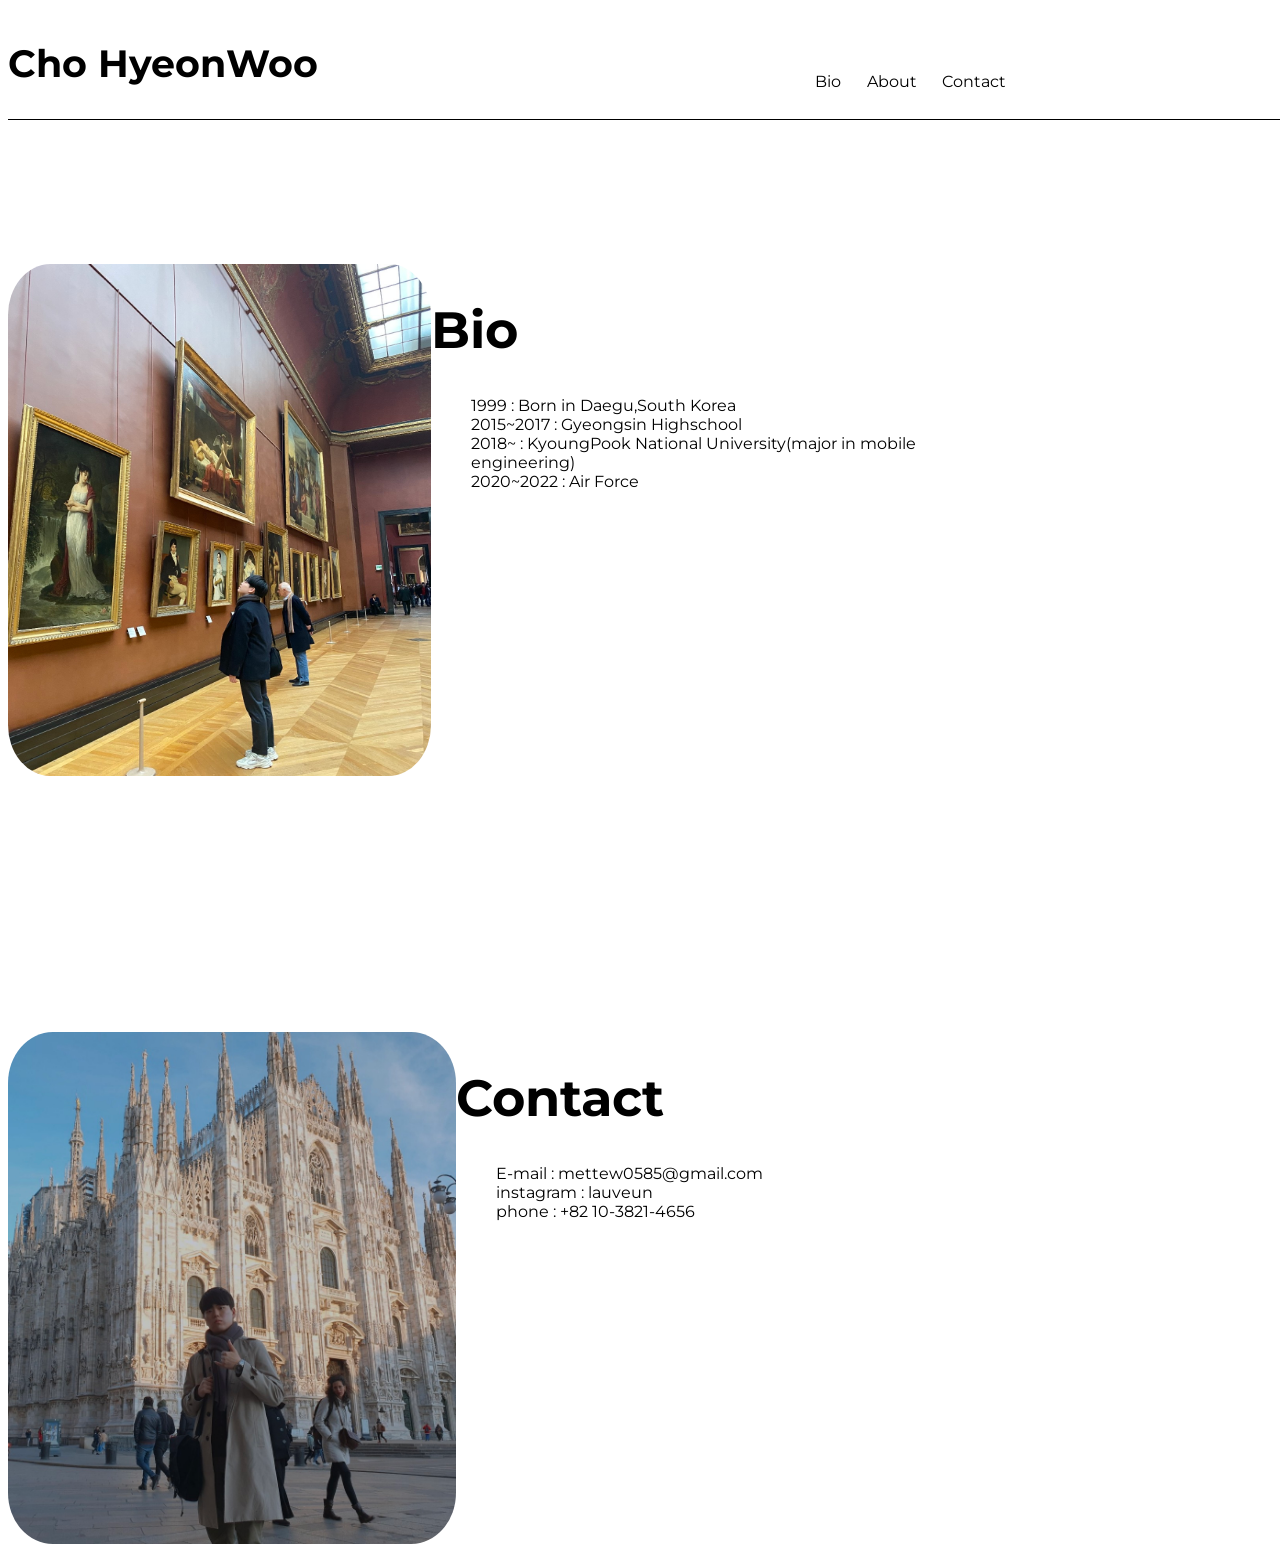
==== index.html @ 4bfcc24b "sdf" ====
<!DOCTYPE html>
<html lang="en">
  <head>
    <meta charset="UTF-8" />
    <meta http-equiv="X-UA-Compatible" content="IE=edge" />
    <meta name="viewport" content="width=device-width, initial-scale=1.0" />
    <link rel="stylesheet" href="css/home.css" />
    <title>cHoHyEonWoO</title>
  </head>
  <body>
    <div class="menu-container">
      <nav class="upper-menu">
        <h1 class="upper-menu__name">Cho HyeonWoo</h1>
        <ul class="upper-menu__thing">
          <li><a>Bio</a></li>
          <li><a>About</a></li>
          <li><a>Contact</a></li>
        </ul>
      </nav>
    </div>

    <div class="introduction">
      <img class="photo__cho" src="css/1.jpg" />
      <div class="bio">
        <h1 class="bio__title">Bio</h1>
        <ul>
          <li>1999 : Born in Daegu,South Korea</li>
          <li>2015~2017 : Gyeongsin Highschool</li>
          <li>
            2018~ : KyoungPook National University(major in mobile engineering)
          </li>
          <li>2020~2022 : Air Force</li>
        </ul>
      </div>
    </div>
    <div class="contact">
      <img src="css/4.jpg" />
      <div class="bio">
        <h1 class="bio__title">Contact</h1>
        <ul>
          <li>E-mail : mettew0585@gmail.com</li>
          <li>instagram : lauveun</li>
          <li>phone : +82 10-3821-4656</li>
        </ul>
      </div>
    </div>
    <script src="js/jjs.js"></script>
  </body>
</html>
---- css/home.css ----
@import url("https://fonts.googleapis.com/css2?family=Montserrat&display=swap");

body {
  font-family: "Montserrat", sans-serif;
  padding: 0;
}

.menu-container {
  margin-top: 0;
  background-color: white;
  position: fixed;
  width: 100%;
}
.upper-menu {
  margin: 0;
  padding: 0;
  display: flex;
  justify-content: space-between;
  border-bottom-style: solid;
  border-bottom-width: 0.1vw;
}

.upper-menu__name {
  font-size: 3vw;
  color: black;
}
.upper-menu__thing {
  margin-right: 20vw;
  margin-top: 5vw;
  display: flex;
}
li {
  list-style: none;
  margin-bottom: 0;
  margin-right: 2vw;
}

.introduction {
  display: flex;
  justify-content: space-between;
}
.bio {
  margin-right: 20vw;
  margin-top: 20vw;
}
.bio__title {
  font-size: 4vw;
}
img {
  margin-top: 20vw;
  border-radius: 10%;
  width: 35vw;
  height: 40vw;
}
.contact {
  display: flex;
}
.contacts {
  margin-top: 20vw;
}
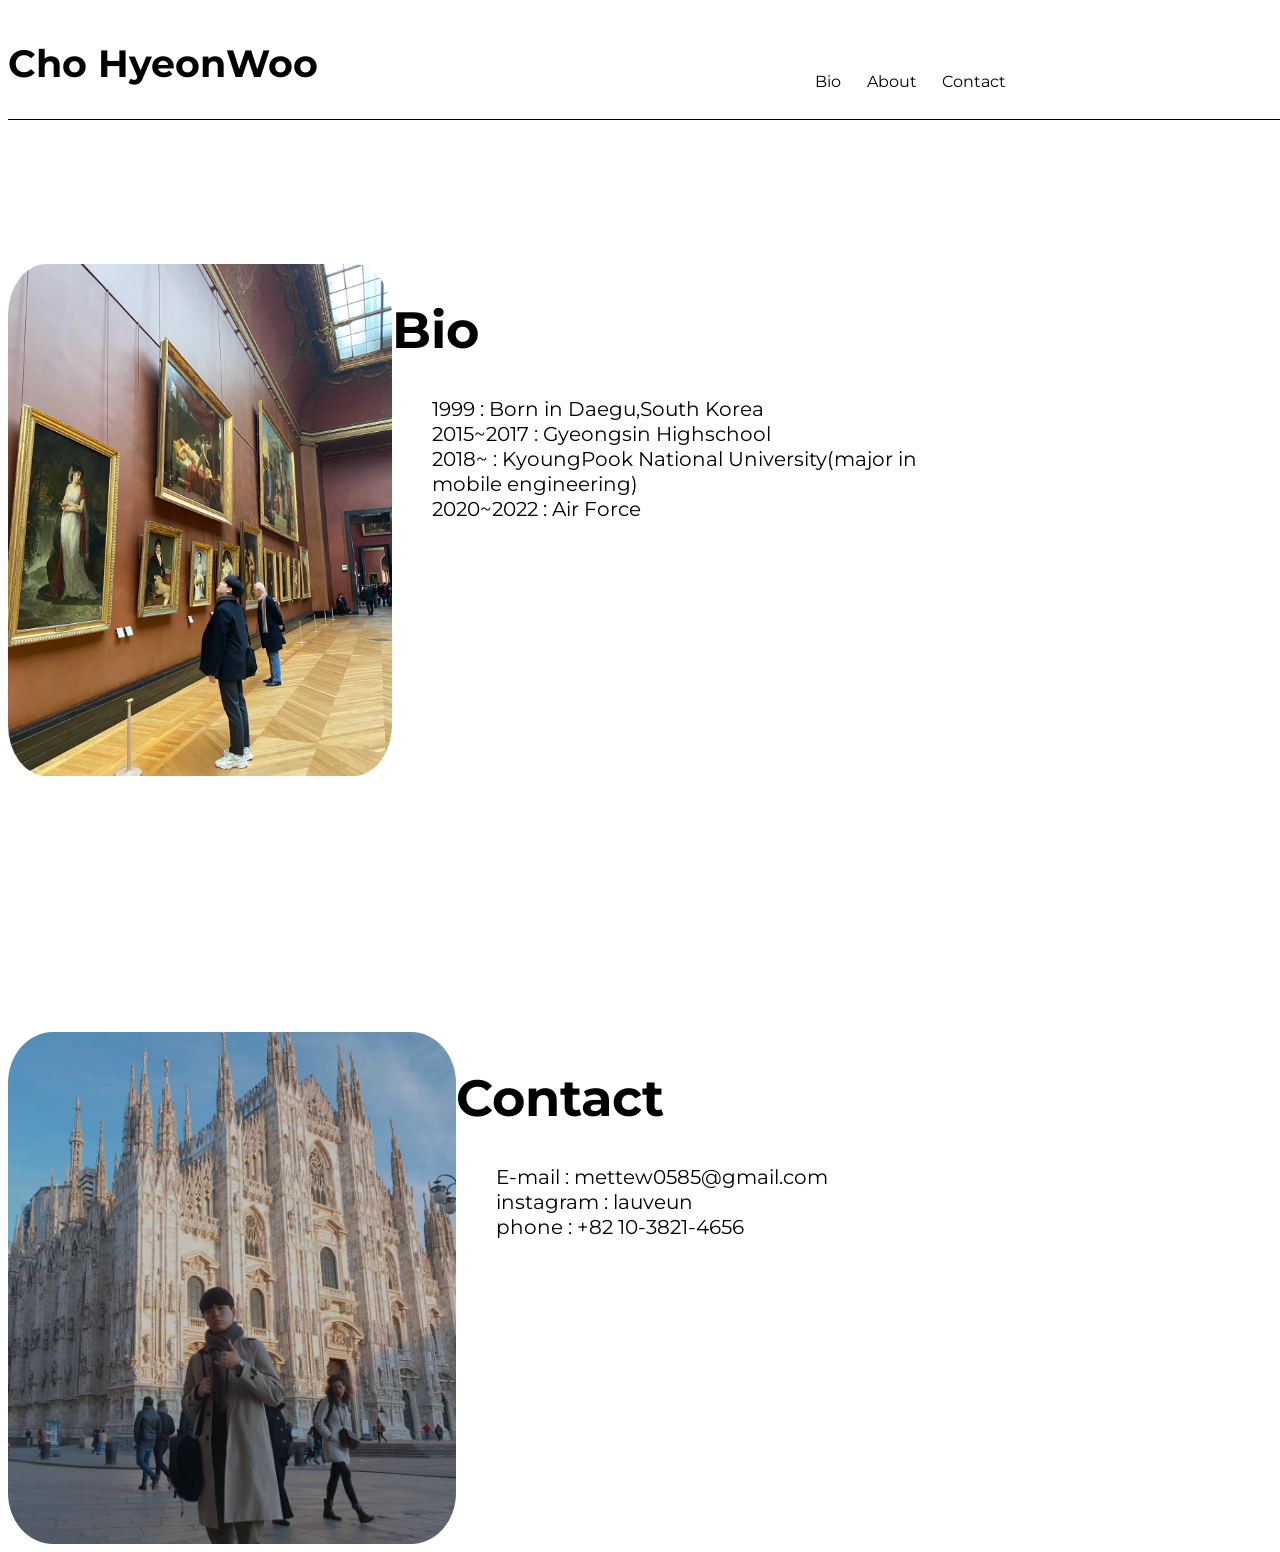
==== commit 3c22f895: "dd" ====
--- a/index.html
+++ b/index.html
@@ -23,7 +23,7 @@
       <img class="photo__cho" src="css/1.jpg" />
       <div class="bio">
         <h1 class="bio__title">Bio</h1>
-        <ul>
+        <ul class="bio__text">
           <li>1999 : Born in Daegu,South Korea</li>
           <li>2015~2017 : Gyeongsin Highschool</li>
           <li>
@@ -37,7 +37,7 @@
       <img src="css/4.jpg" />
       <div class="bio">
         <h1 class="bio__title">Contact</h1>
-        <ul>
+        <ul class="bio__text">
           <li>E-mail : mettew0585@gmail.com</li>
           <li>instagram : lauveun</li>
           <li>phone : +82 10-3821-4656</li>
--- a/css/home.css
+++ b/css/home.css
@@ -43,6 +43,9 @@
   margin-right: 20vw;
   margin-top: 20vw;
 }
+.bio__text {
+  font-size: 1.6vw;
+}
 .bio__title {
   font-size: 4vw;
 }
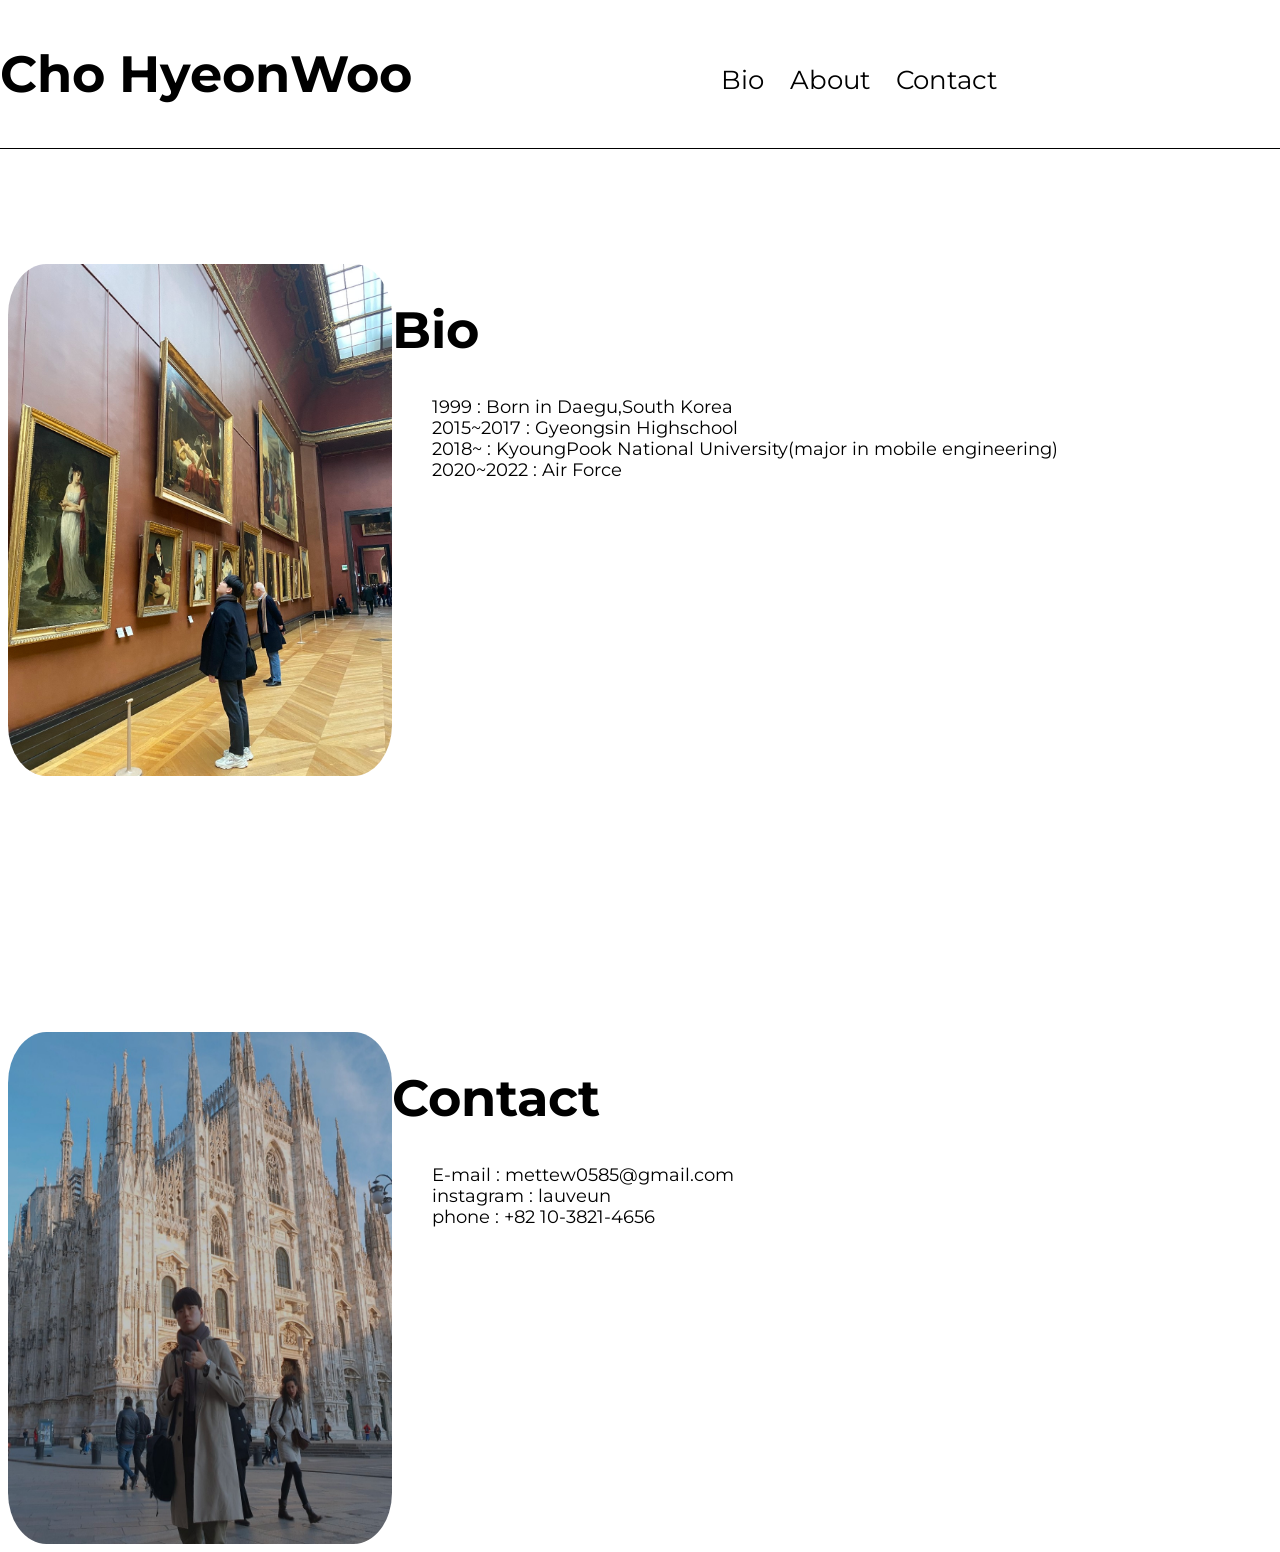
==== commit 9086e375: "sdf" ====
--- a/index.html
+++ b/index.html
@@ -34,7 +34,7 @@
       </div>
     </div>
     <div class="contact">
-      <img src="css/4.jpg" />
+      <img class="church" src="css/4.jpg" />
       <div class="bio">
         <h1 class="bio__title">Contact</h1>
         <ul class="bio__text">
--- a/css/home.css
+++ b/css/home.css
@@ -9,6 +9,8 @@
   margin-top: 0;
   background-color: white;
   position: fixed;
+  top: 0;
+  left: 0;
   width: 100%;
 }
 .upper-menu {
@@ -21,12 +23,13 @@
 }
 
 .upper-menu__name {
-  font-size: 3vw;
+  font-size: 4vw;
   color: black;
 }
 .upper-menu__thing {
   margin-right: 20vw;
   margin-top: 5vw;
+  font-size: 2vw;
   display: flex;
 }
 li {
@@ -44,7 +47,8 @@
   margin-top: 20vw;
 }
 .bio__text {
-  font-size: 1.6vw;
+  width: 60vw;
+  font-size: 1.4vw;
 }
 .bio__title {
   font-size: 4vw;
@@ -55,6 +59,10 @@
   width: 35vw;
   height: 40vw;
 }
+.church {
+  width: 30vw;
+  height: 40vw;
+}
 .contact {
   display: flex;
 }
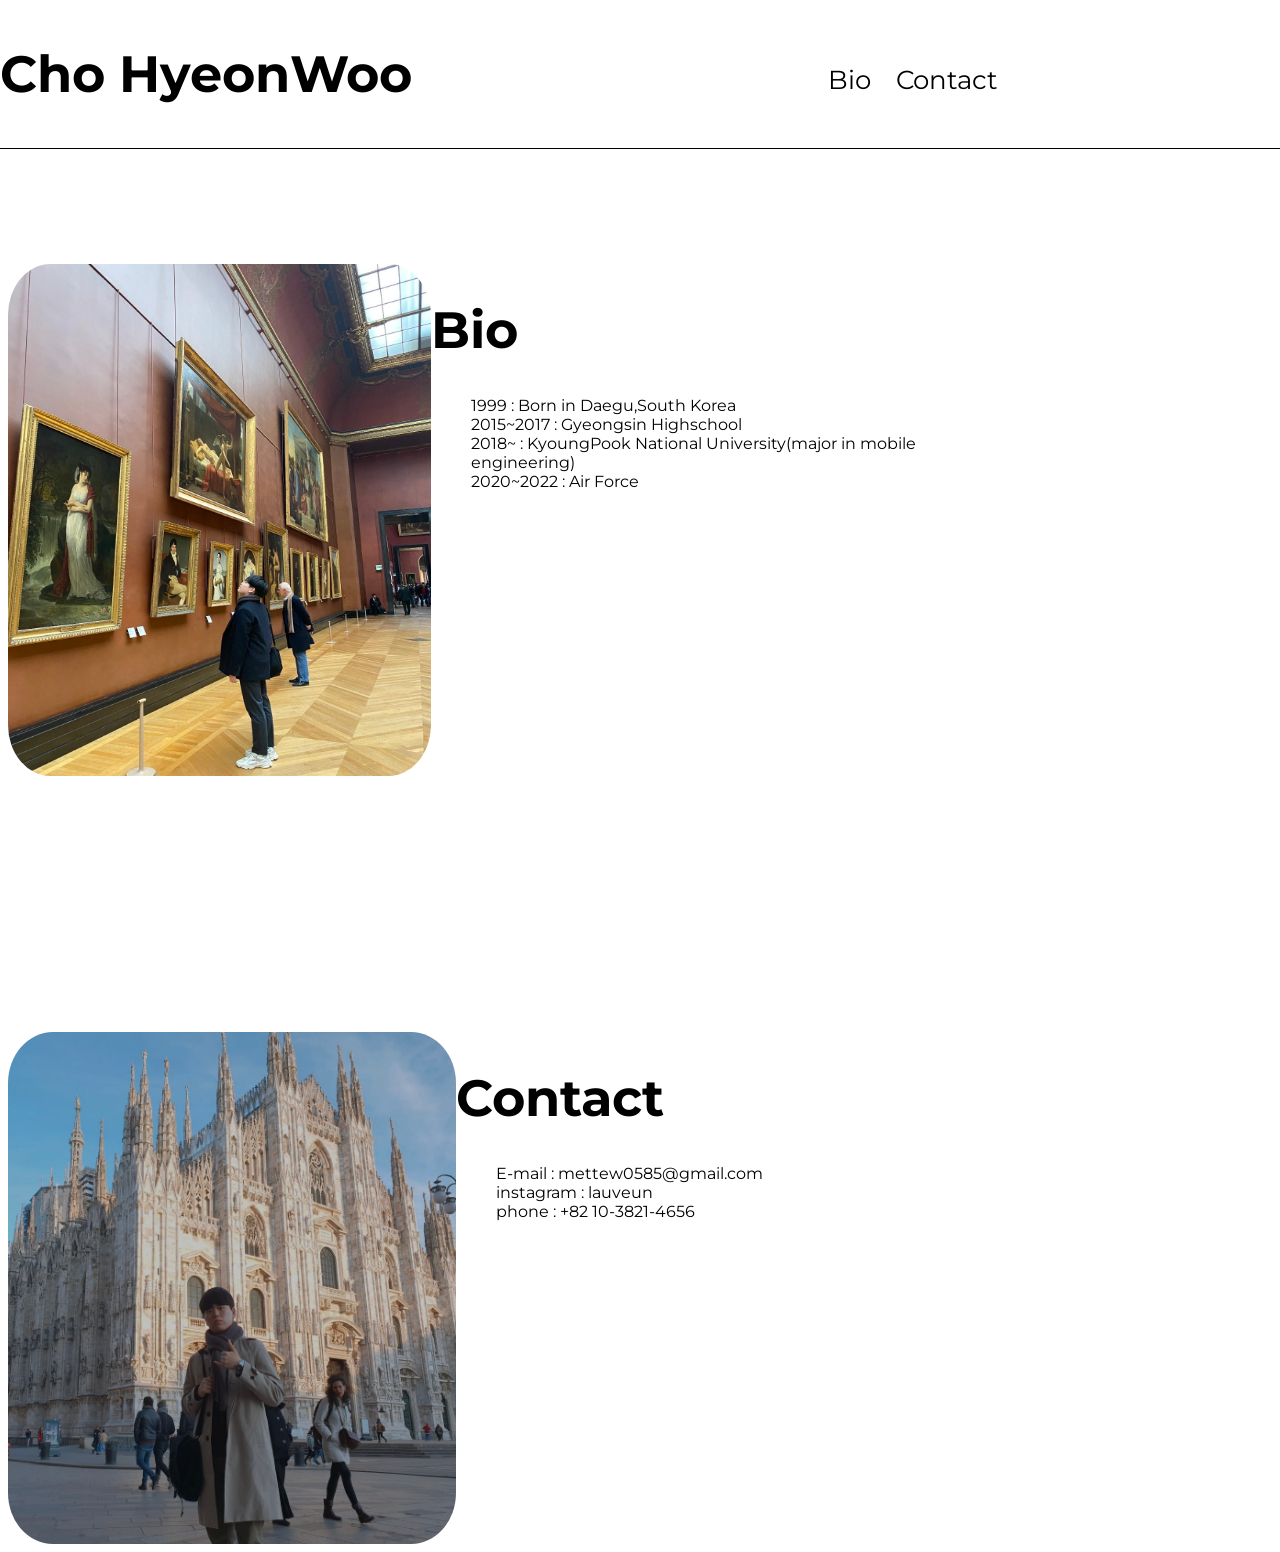
==== commit 3e2db528: "Update index.html" ====
--- a/index.html
+++ b/index.html
@@ -13,7 +13,6 @@
         <h1 class="upper-menu__name">Cho HyeonWoo</h1>
         <ul class="upper-menu__thing">
           <li><a>Bio</a></li>
-          <li><a>About</a></li>
           <li><a>Contact</a></li>
         </ul>
       </nav>
@@ -23,7 +22,7 @@
       <img class="photo__cho" src="css/1.jpg" />
       <div class="bio">
         <h1 class="bio__title">Bio</h1>
-        <ul class="bio__text">
+        <ul>
           <li>1999 : Born in Daegu,South Korea</li>
           <li>2015~2017 : Gyeongsin Highschool</li>
           <li>
@@ -34,10 +33,10 @@
       </div>
     </div>
     <div class="contact">
-      <img class="church" src="css/4.jpg" />
+      <img src="css/4.jpg" />
       <div class="bio">
         <h1 class="bio__title">Contact</h1>
-        <ul class="bio__text">
+        <ul>
           <li>E-mail : mettew0585@gmail.com</li>
           <li>instagram : lauveun</li>
           <li>phone : +82 10-3821-4656</li>
--- a/css/home.css
+++ b/css/home.css
@@ -4,7 +4,6 @@
   font-family: "Montserrat", sans-serif;
   padding: 0;
 }
-
 .menu-container {
   margin-top: 0;
   background-color: white;
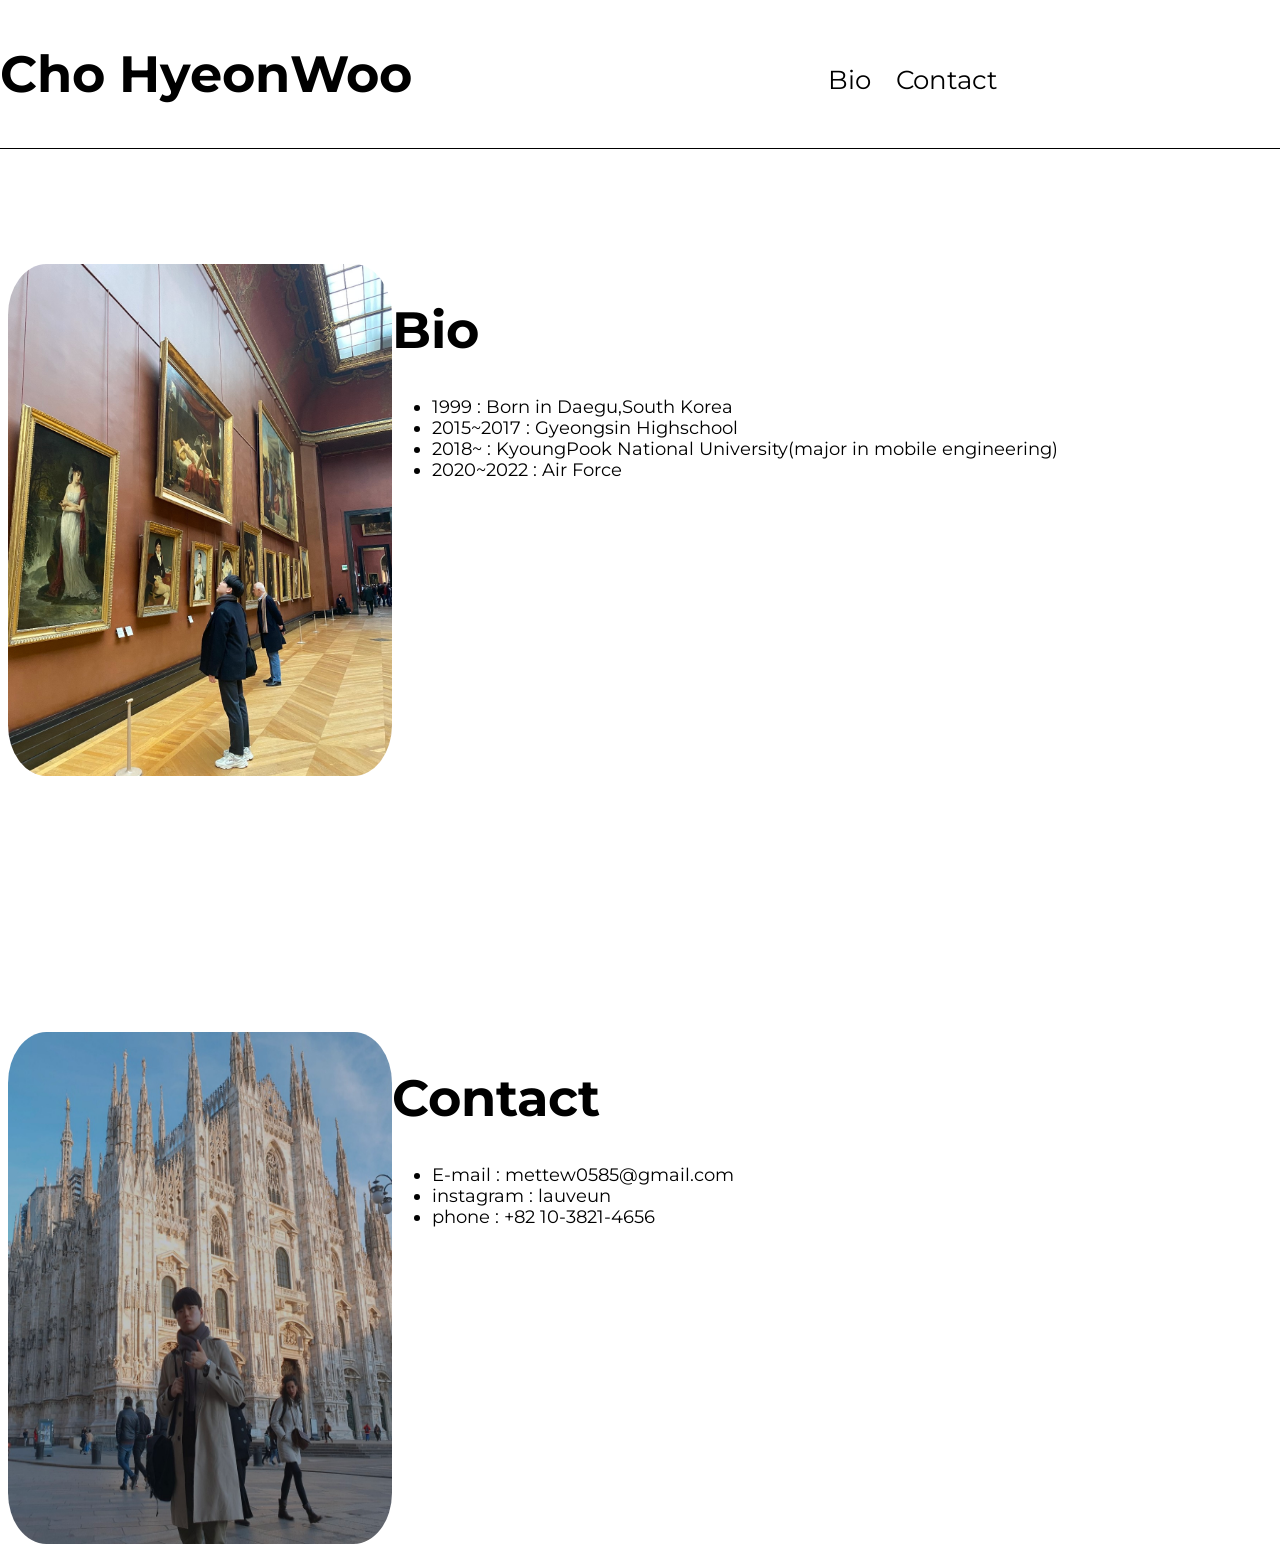
==== commit 128f8e91: "final" ====
--- a/index.html
+++ b/index.html
@@ -12,8 +12,8 @@
       <nav class="upper-menu">
         <h1 class="upper-menu__name">Cho HyeonWoo</h1>
         <ul class="upper-menu__thing">
-          <li><a>Bio</a></li>
-          <li><a>Contact</a></li>
+          <li><a class="bio-btn">Bio</a></li>
+          <li><a class="contact-btn">Contact</a></li>
         </ul>
       </nav>
     </div>
@@ -22,7 +22,7 @@
       <img class="photo__cho" src="css/1.jpg" />
       <div class="bio">
         <h1 class="bio__title">Bio</h1>
-        <ul>
+        <ul class="bio__text">
           <li>1999 : Born in Daegu,South Korea</li>
           <li>2015~2017 : Gyeongsin Highschool</li>
           <li>
@@ -33,10 +33,10 @@
       </div>
     </div>
     <div class="contact">
-      <img src="css/4.jpg" />
+      <img class="church" src="css/4.jpg" />
       <div class="bio">
         <h1 class="bio__title">Contact</h1>
-        <ul>
+        <ul class="bio__text">
           <li>E-mail : mettew0585@gmail.com</li>
           <li>instagram : lauveun</li>
           <li>phone : +82 10-3821-4656</li>
--- a/css/home.css
+++ b/css/home.css
@@ -32,9 +32,11 @@
   display: flex;
 }
 li {
-  list-style: none;
   margin-bottom: 0;
   margin-right: 2vw;
+}
+.upper-menu__thing li {
+  list-style: none;
 }
 
 .introduction {
@@ -46,7 +48,7 @@
   margin-top: 20vw;
 }
 .bio__text {
-  width: 60vw;
+  width: 80vw;
   font-size: 1.4vw;
 }
 .bio__title {
